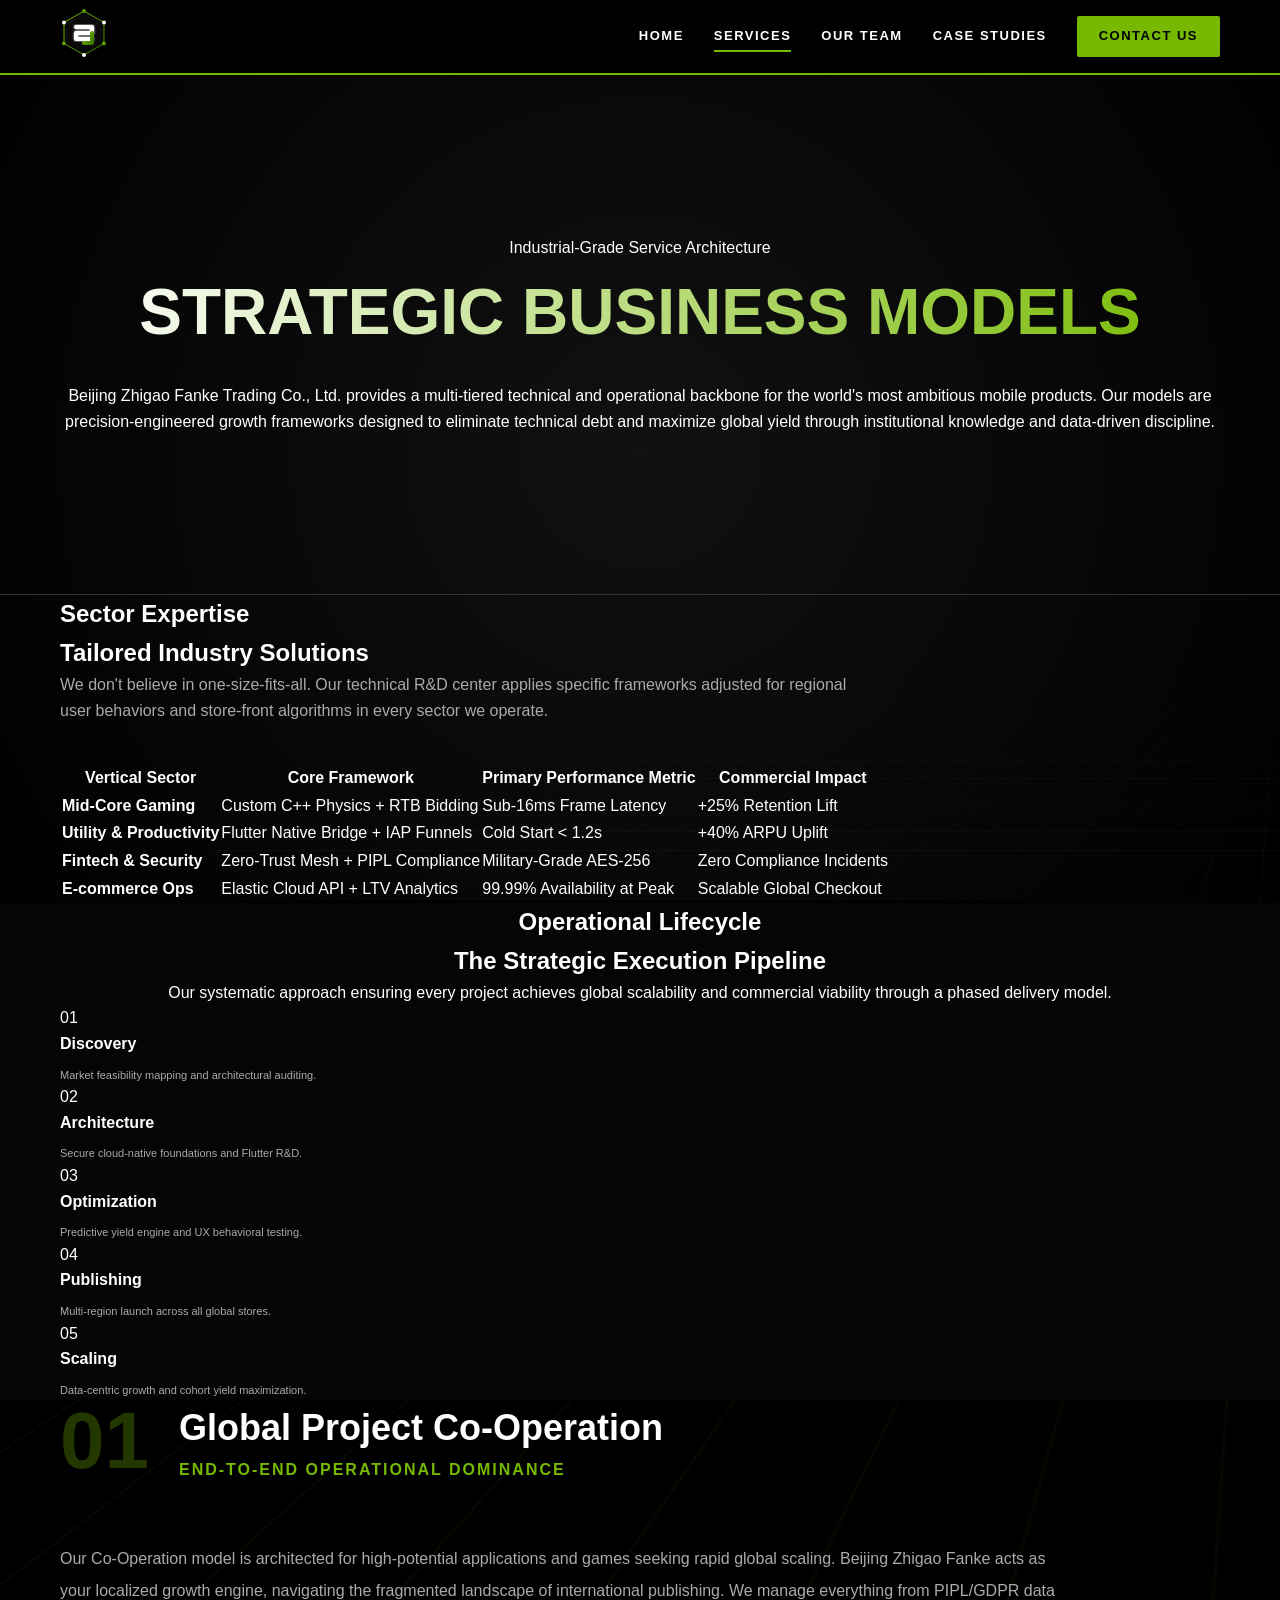
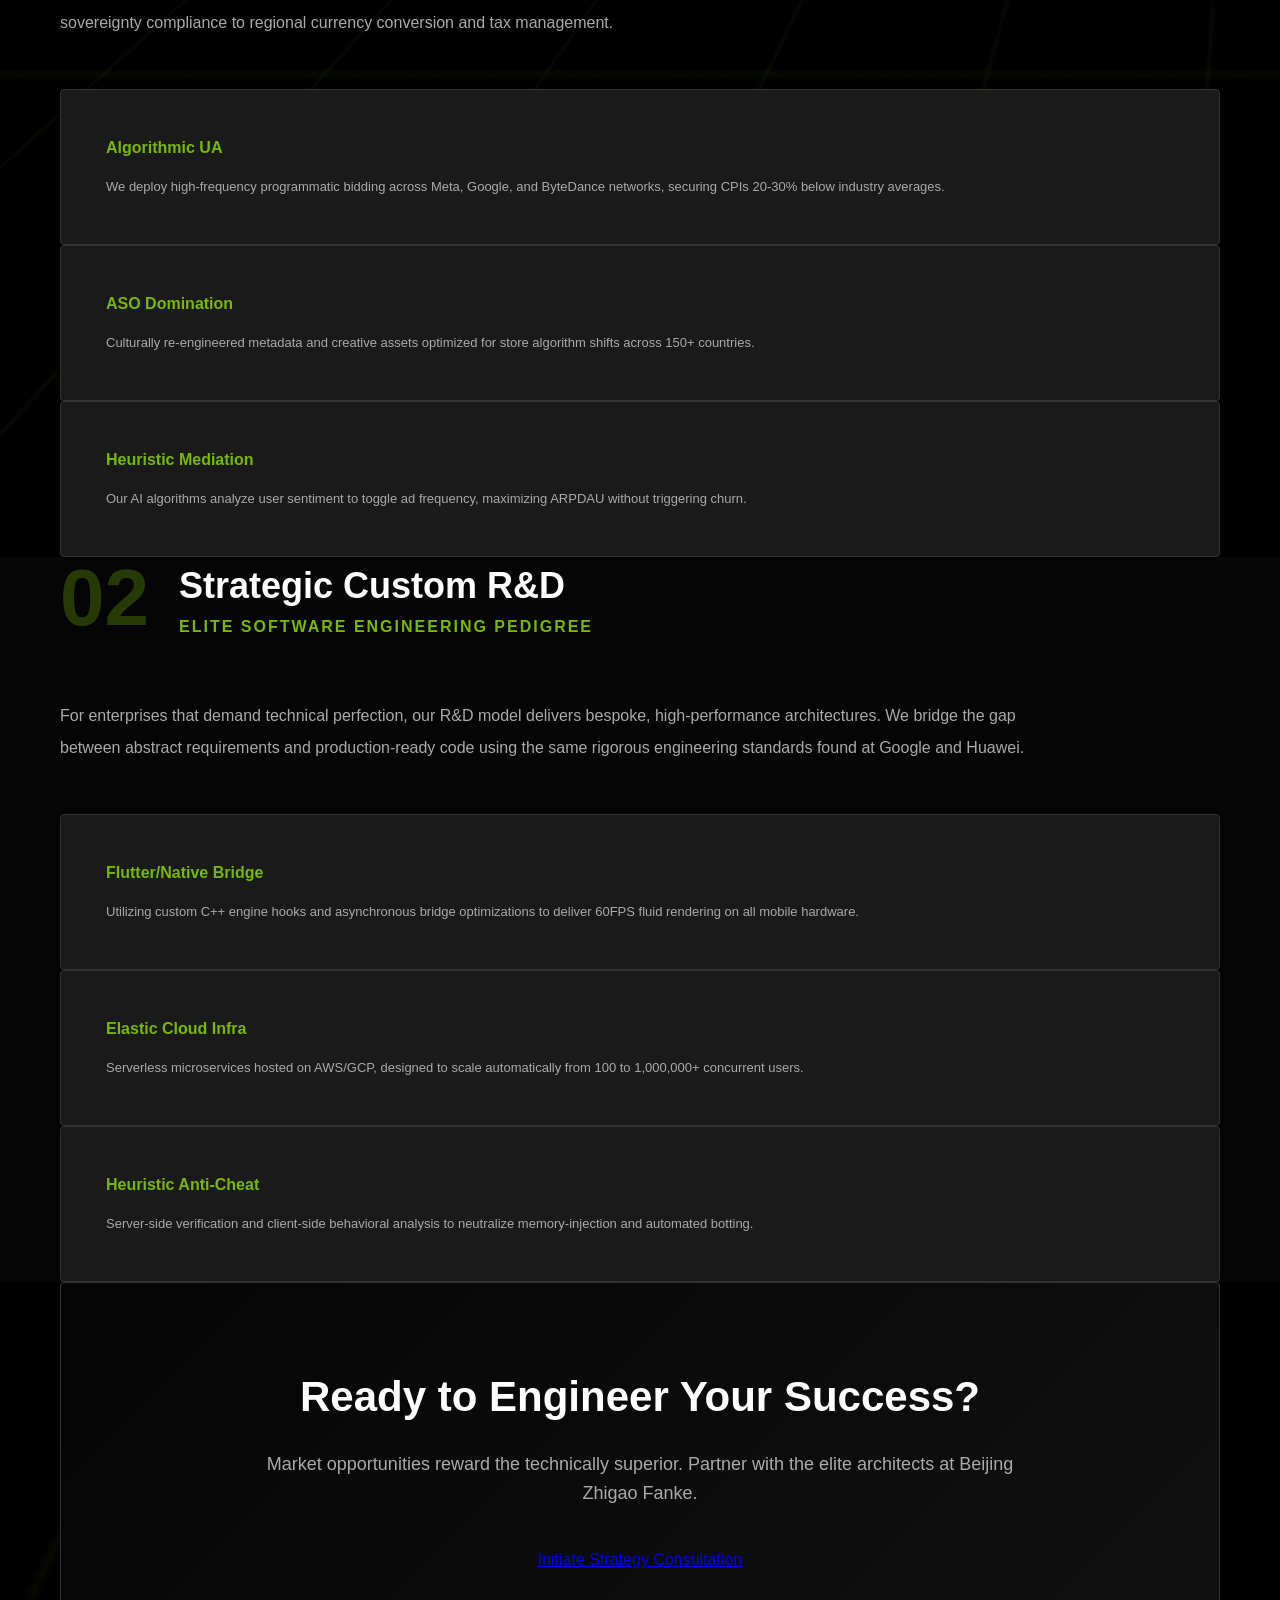
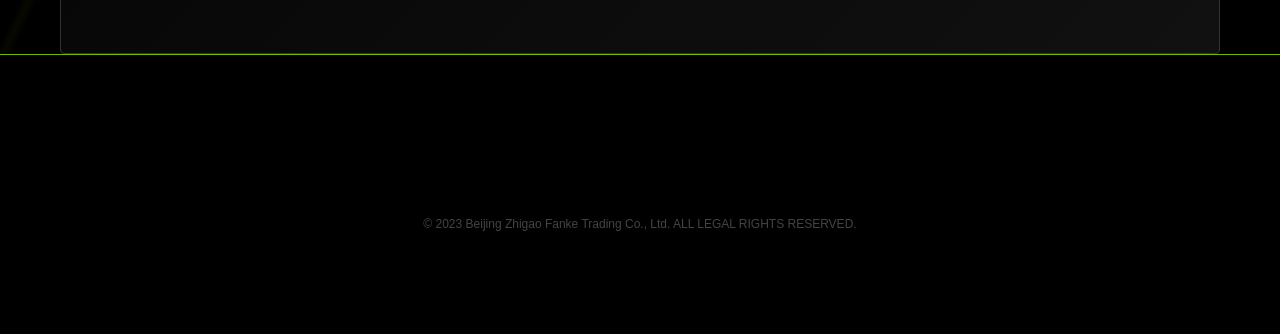
==== business.html @ f8a886be "work1" ====
<!DOCTYPE html>
<html lang="en">
<head>
    <meta charset="UTF-8">
    <meta name="viewport" content="width=device-width, initial-scale=1.0">
    <title>Enterprise Business Models | Beijing Zhigao Fanke Trading Co., Ltd.</title>
    <meta name="description" content="Sophisticated tiered service models for high-performance mobile ecosystems. Engineering global commercial dominance.">
    <link rel="stylesheet" href="css/style.css">
</head>
<body class="tech-grid-bg">
    <div class="bg-particles"></div>
    <div class="bg-grid"></div>

    <header class="header-nvidia">
        <div class="container header-container">
            <a href="index.html" class="logo"><img src="svg/logo.svg" alt="Logo"></a>
            <nav class="nav-links">
                <a href="index.html">Home</a>
                <a href="business.html" class="active">Services</a>
                <a href="team.html">Our Team</a>
                <a href="cases.html">Case Studies</a>
                <a href="contact.html" class="nav-cta btn-nvidia">Contact Us</a>
            </nav>
        </div>
    </header>

    <main>
        <section class="hero-nvidia" data-reveal>
            <div class="container hero-content">
                <div class="nvidia-accent">Industrial-Grade Service Architecture</div>
                <h1 class="gradient-text-animated">Strategic Business Models</h1>
                <p>Beijing Zhigao Fanke Trading Co., Ltd. provides a multi-tiered technical and operational backbone for the world's most ambitious mobile products. Our models are precision-engineered growth frameworks designed to eliminate technical debt and maximize global yield through institutional knowledge and data-driven discipline.</p>
            </div>
        </section>

        <!-- New Section: Industry Solutions Matrix -->
        <section class="section-dark" data-reveal>
            <div class="container">
                <div class="section-header" style="text-align: left;">
                    <h2 class="nvidia-accent">Sector Expertise</h2>
                    <h2 class="main-heading">Tailored Industry Solutions</h2>
                    <p style="color: var(--text-grey); max-width: 800px; margin-bottom: 40px;">We don't believe in one-size-fits-all. Our technical R&D center applies specific frameworks adjusted for regional user behaviors and store-front algorithms in every sector we operate.</p>
                </div>
                <div class="nvidia-table-container">
                    <table class="nvidia-table">
                        <thead>
                            <tr>
                                <th>Vertical Sector</th>
                                <th>Core Framework</th>
                                <th>Primary Performance Metric</th>
                                <th>Commercial Impact</th>
                            </tr>
                        </thead>
                        <tbody>
                            <tr>
                                <td style="color: white; font-weight: 700;">Mid-Core Gaming</td>
                                <td>Custom C++ Physics + RTB Bidding</td>
                                <td>Sub-16ms Frame Latency</td>
                                <td>+25% Retention Lift</td>
                            </tr>
                            <tr>
                                <td style="color: white; font-weight: 700;">Utility & Productivity</td>
                                <td>Flutter Native Bridge + IAP Funnels</td>
                                <td>Cold Start < 1.2s</td>
                                <td>+40% ARPU Uplift</td>
                            </tr>
                            <tr>
                                <td style="color: white; font-weight: 700;">Fintech & Security</td>
                                <td>Zero-Trust Mesh + PIPL Compliance</td>
                                <td>Military-Grade AES-256</td>
                                <td>Zero Compliance Incidents</td>
                            </tr>
                            <tr>
                                <td style="color: white; font-weight: 700;">E-commerce Ops</td>
                                <td>Elastic Cloud API + LTV Analytics</td>
                                <td>99.99% Availability at Peak</td>
                                <td>Scalable Global Checkout</td>
                            </tr>
                        </tbody>
                    </table>
                </div>
            </div>
        </section>

        <!-- New Section: 5-Phase Partnership Roadmap -->
        <section class="section-dark" style="background: #050505;" data-reveal>
            <div class="container">
                <div class="section-header" style="text-align: center;">
                    <h2 class="nvidia-accent">Operational Lifecycle</h2>
                    <h2 class="main-heading">The Strategic Execution Pipeline</h2>
                    <p class="section-subtitle">Our systematic approach ensuring every project achieves global scalability and commercial viability through a phased delivery model.</p>
                </div>
                <div class="process-line">
                    <div class="process-node">
                        <div class="node-circle">01</div>
                        <h4 style="color: #fff; margin-bottom: 10px;">Discovery</h4>
                        <p style="font-size: 11px; color: var(--text-grey);">Market feasibility mapping and architectural auditing.</p>
                    </div>
                    <div class="process-node">
                        <div class="node-circle">02</div>
                        <h4 style="color: #fff; margin-bottom: 10px;">Architecture</h4>
                        <p style="font-size: 11px; color: var(--text-grey);">Secure cloud-native foundations and Flutter R&D.</p>
                    </div>
                    <div class="node-step">
                        <div class="node-circle">03</div>
                        <h4 style="color: #fff; margin-bottom: 10px;">Optimization</h4>
                        <p style="font-size: 11px; color: var(--text-grey);">Predictive yield engine and UX behavioral testing.</p>
                    </div>
                    <div class="node-step">
                        <div class="node-circle">04</div>
                        <h4 style="color: #fff; margin-bottom: 10px;">Publishing</h4>
                        <p style="font-size: 11px; color: var(--text-grey);">Multi-region launch across all global stores.</p>
                    </div>
                    <div class="node-step">
                        <div class="node-circle">05</div>
                        <h4 style="color: #fff; margin-bottom: 10px;">Scaling</h4>
                        <p style="font-size: 11px; color: var(--text-grey);">Data-centric growth and cohort yield maximization.</p>
                    </div>
                </div>
            </div>
        </section>

        <!-- Service 01 - Detailed -->
        <section class="section-dark" data-reveal>
            <div class="container">
                <div style="display: flex; align-items: center; gap: 30px; margin-bottom: 60px;">
                    <span style="font-size: 80px; font-weight: 900; color: var(--nvidia-green); opacity: 0.3; line-height: 1;">01</span>
                    <div>
                        <h2 class="main-heading" style="margin: 0; color: white; font-size: 36px;">Global Project Co-Operation</h2>
                        <p style="color: var(--nvidia-green); font-weight: 700; text-transform: uppercase; letter-spacing: 2px;">End-to-End Operational Dominance</p>
                    </div>
                </div>
                <p style="color: var(--text-grey); font-size: 16px; line-height: 2.0; margin-bottom: 50px; max-width: 1000px;">Our Co-Operation model is architected for high-potential applications and games seeking rapid global scaling. Beijing Zhigao Fanke acts as your localized growth engine, navigating the fragmented landscape of international publishing. We manage everything from PIPL/GDPR data sovereignty compliance to regional currency conversion and tax management.</p>
                <div class="grid-3">
                    <div class="glass-card card-nvidia">
                        <h4 style="color: var(--nvidia-green); margin-bottom: 15px;">Algorithmic UA</h4>
                        <p style="font-size: 13px; color: var(--text-grey); line-height: 1.8;">We deploy high-frequency programmatic bidding across Meta, Google, and ByteDance networks, securing CPIs 20-30% below industry averages.</p>
                    </div>
                    <div class="glass-card card-nvidia">
                        <h4 style="color: var(--nvidia-green); margin-bottom: 15px;">ASO Domination</h4>
                        <p style="font-size: 13px; color: var(--text-grey); line-height: 1.8;">Culturally re-engineered metadata and creative assets optimized for store algorithm shifts across 150+ countries.</p>
                    </div>
                    <div class="glass-card card-nvidia">
                        <h4 style="color: var(--nvidia-green); margin-bottom: 15px;">Heuristic Mediation</h4>
                        <p style="font-size: 13px; color: var(--text-grey); line-height: 1.8;">Our AI algorithms analyze user sentiment to toggle ad frequency, maximizing ARPDAU without triggering churn.</p>
                    </div>
                </div>
            </div>
        </section>

        <!-- Service 02 - Detailed -->
        <section class="section-dark" style="background: #050505;" data-reveal>
            <div class="container">
                <div style="display: flex; align-items: center; gap: 30px; margin-bottom: 60px;">
                    <span style="font-size: 80px; font-weight: 900; color: var(--nvidia-green); opacity: 0.3; line-height: 1;">02</span>
                    <div>
                        <h2 class="main-heading" style="margin: 0; color: white; font-size: 36px;">Strategic Custom R&D</h2>
                        <p style="color: var(--nvidia-green); font-weight: 700; text-transform: uppercase; letter-spacing: 2px;">Elite Software Engineering Pedigree</p>
                    </div>
                </div>
                <p style="color: var(--text-grey); font-size: 16px; line-height: 2.0; margin-bottom: 50px; max-width: 1000px;">For enterprises that demand technical perfection, our R&D model delivers bespoke, high-performance architectures. We bridge the gap between abstract requirements and production-ready code using the same rigorous engineering standards found at Google and Huawei.</p>
                <div class="grid-3">
                    <div class="glass-card card-nvidia">
                        <h4 style="color: var(--nvidia-green); margin-bottom: 15px;">Flutter/Native Bridge</h4>
                        <p style="font-size: 13px; color: var(--text-grey); line-height: 1.8;">Utilizing custom C++ engine hooks and asynchronous bridge optimizations to deliver 60FPS fluid rendering on all mobile hardware.</p>
                    </div>
                    <div class="glass-card card-nvidia">
                        <h4 style="color: var(--nvidia-green); margin-bottom: 15px;">Elastic Cloud Infra</h4>
                        <p style="font-size: 13px; color: var(--text-grey); line-height: 1.8;">Serverless microservices hosted on AWS/GCP, designed to scale automatically from 100 to 1,000,000+ concurrent users.</p>
                    </div>
                    <div class="glass-card card-nvidia">
                        <h4 style="color: var(--nvidia-green); margin-bottom: 15px;">Heuristic Anti-Cheat</h4>
                        <p style="font-size: 13px; color: var(--text-grey); line-height: 1.8;">Server-side verification and client-side behavioral analysis to neutralize memory-injection and automated botting.</p>
                    </div>
                </div>
            </div>
        </section>

        <!-- Final CTA -->
        <section class="section-dark" data-reveal>
            <div class="container">
                <div class="card-nvidia" style="text-align: center; background: linear-gradient(135deg, #050505 0%, #111 100%); padding: 80px;">
                    <h2 style="font-size: 42px; font-weight: 900; margin-bottom: 20px;">Ready to Engineer Your Success?</h2>
                    <p style="color: var(--text-grey); margin-bottom: 40px; font-size: 18px; max-width: 800px; margin-left: auto; margin-right: auto;">Market opportunities reward the technically superior. Partner with the elite architects at Beijing Zhigao Fanke.</p>
                    <a href="contact.html" class="btn btn-nvidia">Initiate Strategy Consultation</a>
                </div>
            </div>
        </section>
    </main>

    <footer>
        <div class="container">
            <div class="footer-bottom" style="text-align: center; color: #444; font-size: 12px; padding: 60px 0;">
                &copy; 2023 Beijing Zhigao Fanke Trading Co., Ltd. ALL LEGAL RIGHTS RESERVED.
            </div>
        </div>
    </footer>

    <script>
        const observer = new IntersectionObserver((entries) => {
            entries.forEach(entry => {
                if (entry.isIntersecting) {
                    entry.target.classList.add('revealed');
                }
            });
        }, { threshold: 0.1 });
        document.querySelectorAll('[data-reveal]').forEach((el) => observer.observe(el));
    </script>
</body>
</html>
---- css/style.css ----
/* Unified NVIDIA High-Tech Style - Enterprise Data Edition v5 (Visual & SEO Enhanced) */
:root {
    --nvidia-green: #76B900;
    --nvidia-green-hover: #8ae300;
    --nvidia-black: #000000;
    --nvidia-dark: #0a0a0a;
    --nvidia-grey: #1a1a1a;
    --nvidia-border: #333333;
    --text-white: #ffffff;
    --text-grey: #aaaaaa;
    --text-dim: #666666;
    --shadow-glow: 0 0 20px rgba(118, 185, 0, 0.3);
    --shadow-dark: 0 15px 35px rgba(0,0,0,0.7);
    --transition-smooth: all 0.5s cubic-bezier(0.165, 0.84, 0.44, 1);
}

* { margin: 0; padding: 0; box-sizing: border-box; font-family: "Segoe UI", "Arial", sans-serif; }
body { background-color: var(--nvidia-black); color: var(--text-white); line-height: 1.6; overflow-x: hidden; }
.container { max-width: 1200px; margin: 0 auto; padding: 0 20px; }

/* --- Particles / Background Effects --- */
.bg-particles {
    position: fixed; top: 0; left: 0; width: 100%; height: 100%;
    background: radial-gradient(circle at 50% 50%, #111 0%, #000 100%);
    z-index: -2;
}

/* Subtle Animated Grid */
.bg-grid {
    position: fixed; top: 0; left: 0; width: 200%; height: 200%;
    background-image: linear-gradient(rgba(118, 185, 0, 0.05) 1px, transparent 1px),
                      linear-gradient(90deg, rgba(118, 185, 0, 0.05) 1px, transparent 1px);
    background-size: 60px 60px;
    transform: perspective(500px) rotateX(60deg) translateY(-20%);
    z-index: -1;
    animation: grid-move 20s linear infinite;
}
@keyframes grid-move { from { background-position: 0 0; } to { background-position: 0 60px; } }

/* Header */
header.header-nvidia {
    background: rgba(0, 0, 0, 0.85); backdrop-filter: blur(20px); height: 75px;
    display: flex; align-items: center; position: sticky; top: 0; z-index: 1000;
    border-bottom: 2px solid var(--nvidia-green);
    transition: var(--transition-smooth);
}
.header-container { display: flex; justify-content: space-between; align-items: center; width: 100%; }

.nav-links { display: flex; gap: 30px; align-items: center; }
.nav-links a {
    text-decoration: none; color: var(--text-white); font-weight: 700; font-size: 13px;
    text-transform: uppercase; letter-spacing: 1.5px; transition: 0.3s;
    position: relative;
}
.nav-links a::after {
    content: ''; position: absolute; bottom: -5px; left: 0; width: 0; height: 2px;
    background: var(--nvidia-green); transition: width 0.3s ease;
}
.nav-links a:hover::after, .nav-links a.active::after { width: 100%; }
.nav-links a:hover { color: var(--nvidia-green); }

/* Language Switcher */
.lang-switch {
    display: flex; gap: 10px; border: 1px solid var(--nvidia-border);
    padding: 4px 10px; border-radius: 20px; font-size: 11px;
}
.lang-btn { cursor: pointer; opacity: 0.5; transition: 0.3s; }
.lang-btn.active { opacity: 1; color: var(--nvidia-green); font-weight: 800; }

.nav-cta { background: var(--nvidia-green); color: black !important; padding: 10px 22px; border-radius: 2px; font-weight: 800 !important; }

/* Hero Section with Parallax Effect */
.hero-nvidia {
    padding: 160px 0; text-align: center; border-bottom: 1px solid var(--nvidia-border);
    position: relative;
}
.hero-content { position: relative; z-index: 10; }

.gradient-text-animated {
    font-size: 64px; font-weight: 900; margin-bottom: 20px;
    background: linear-gradient(90deg, #fff, var(--nvidia-green), #fff);
    background-size: 200% auto; -webkit-background-clip: text; -webkit-text-fill-color: transparent;
    animation: shine 5s linear infinite; text-transform: uppercase;
}
@keyframes shine { to { background-position: 200% center; } }

/* --- 3D & Advanced Cards --- */
.perspective-container { perspective: 1000px; }

.card-nvidia {
    background: var(--nvidia-grey); padding: 45px; border: 1px solid var(--nvidia-border);
    transition: var(--transition-smooth); border-radius: 4px;
    transform-style: preserve-3d;
}
.card-nvidia:hover {
    border-color: var(--nvidia-green);
    transform: translateZ(20px) rotateX(2deg) rotateY(2deg);
    box-shadow: var(--shadow-dark), var(--shadow-glow);
}

/* Stats Section */
.stats-container-dark { background: rgba(0,0,0,0.5); padding: 100px 0; position: relative; }
.visual-mesh {
    width: 100%; height: 400px; border: 1px solid var(--nvidia-border); border-radius: 4px;
    position: relative; background: rgba(26,26,26,0.3); backdrop-filter: blur(5px);
}
.pulse-ring {
    position: absolute; width: 20px; height: 20px; border: 1px solid var(--nvidia-green);
    border-radius: 50%; animation: pulse-out 2.5s infinite; opacity: 0;
}
@keyframes pulse-out { 0% { transform: scale(0.5); opacity: 1; } 100% { transform: scale(4); opacity: 0; } }

/* Vertical Bar Chart */
.bar-chart-v { display: flex; align-items: flex-end; justify-content: space-around; height: 180px; padding-top: 20px; border-bottom: 1px solid var(--nvidia-border); }
.bar-v { width: 35px; background: var(--nvidia-green); position: relative; transition: 1s ease-out; }
.bar-v:hover { filter: brightness(1.2); box-shadow: var(--shadow-glow); }

/* Buttons & Feedback */
.btn:active { transform: scale(0.95); }

/* Footer */
footer { background: #000; padding: 100px 0 40px; border-top: 1px solid var(--nvidia-green); }
.footer-grid { display: grid; grid-template-columns: 2fr 1fr 1fr 1fr; gap: 60px; }

@media (max-width: 992px) { .grid-2, .footer-content { grid-template-columns: 1fr; } }

/* Scroll Animations */
[data-reveal] {
    opacity: 0; transform: translateY(30px); transition: var(--transition-smooth);
}
[data-reveal].revealed { opacity: 1; transform: translateY(0); }
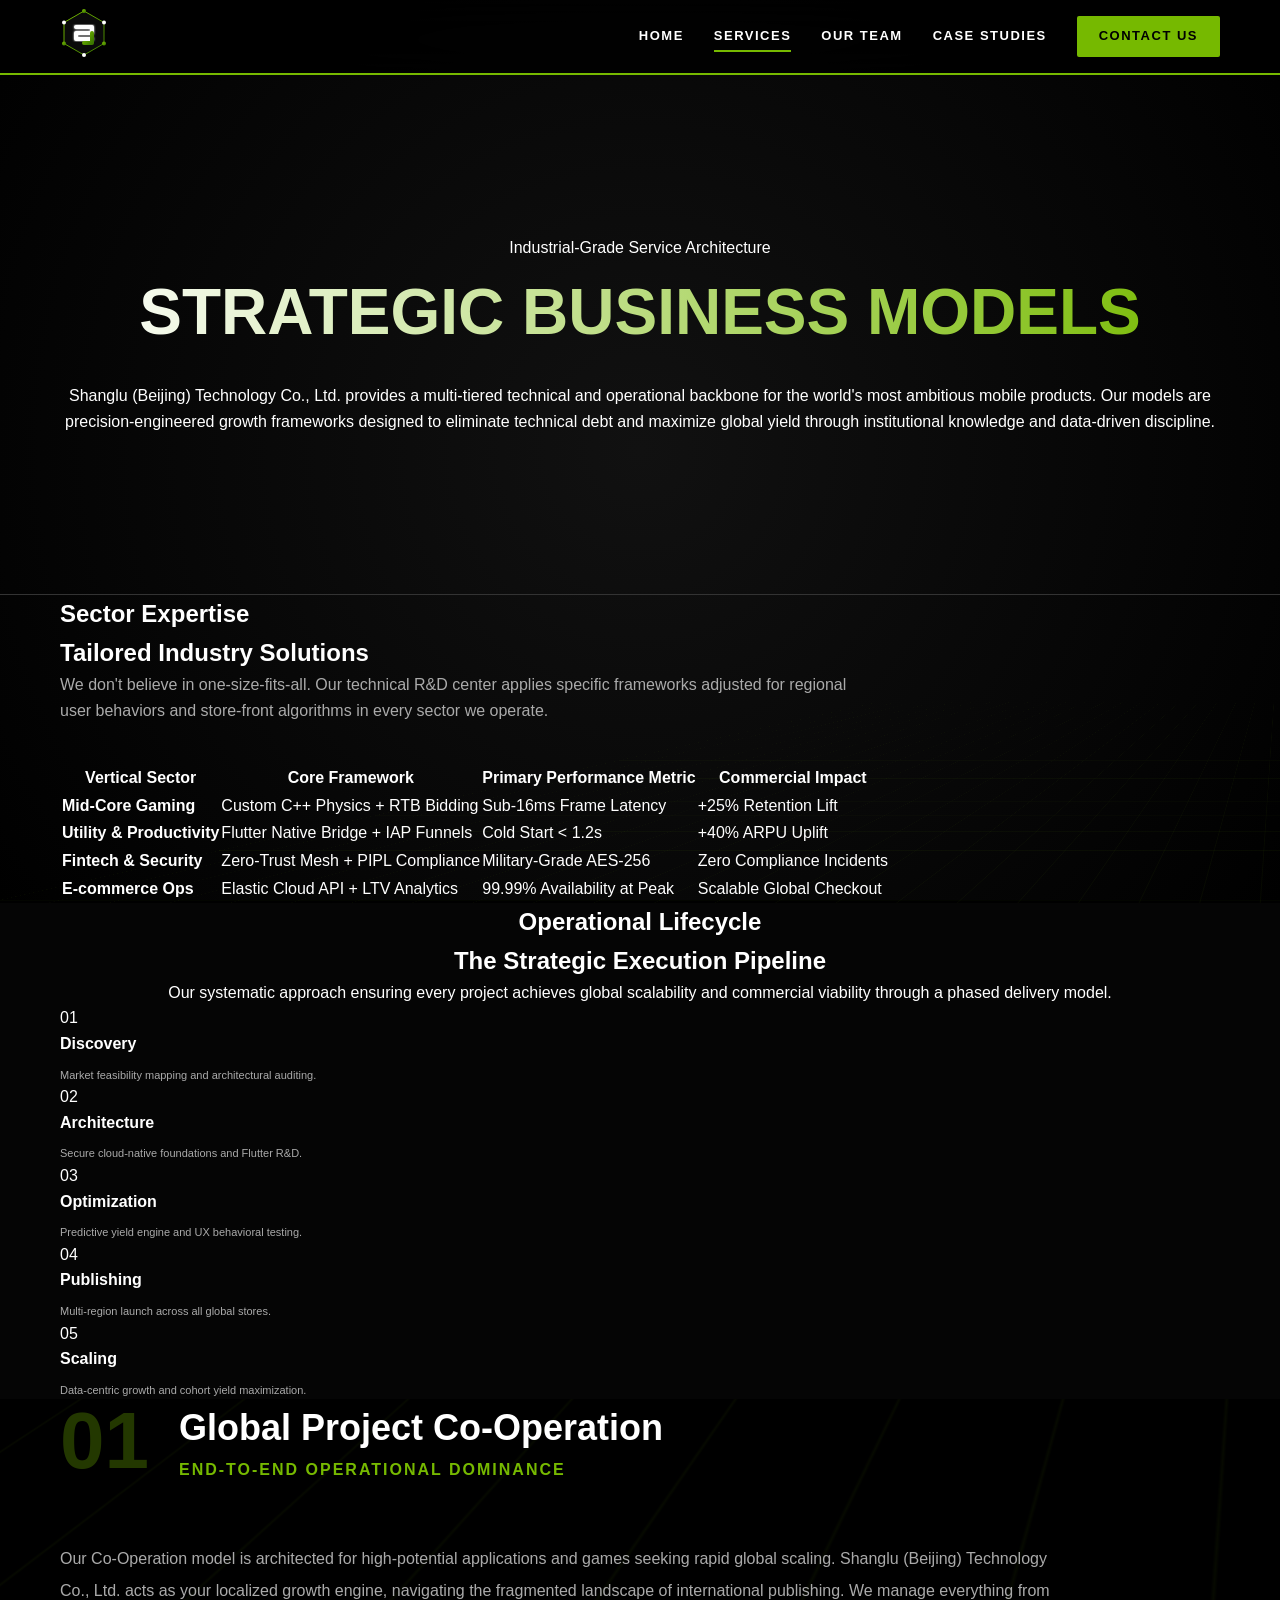
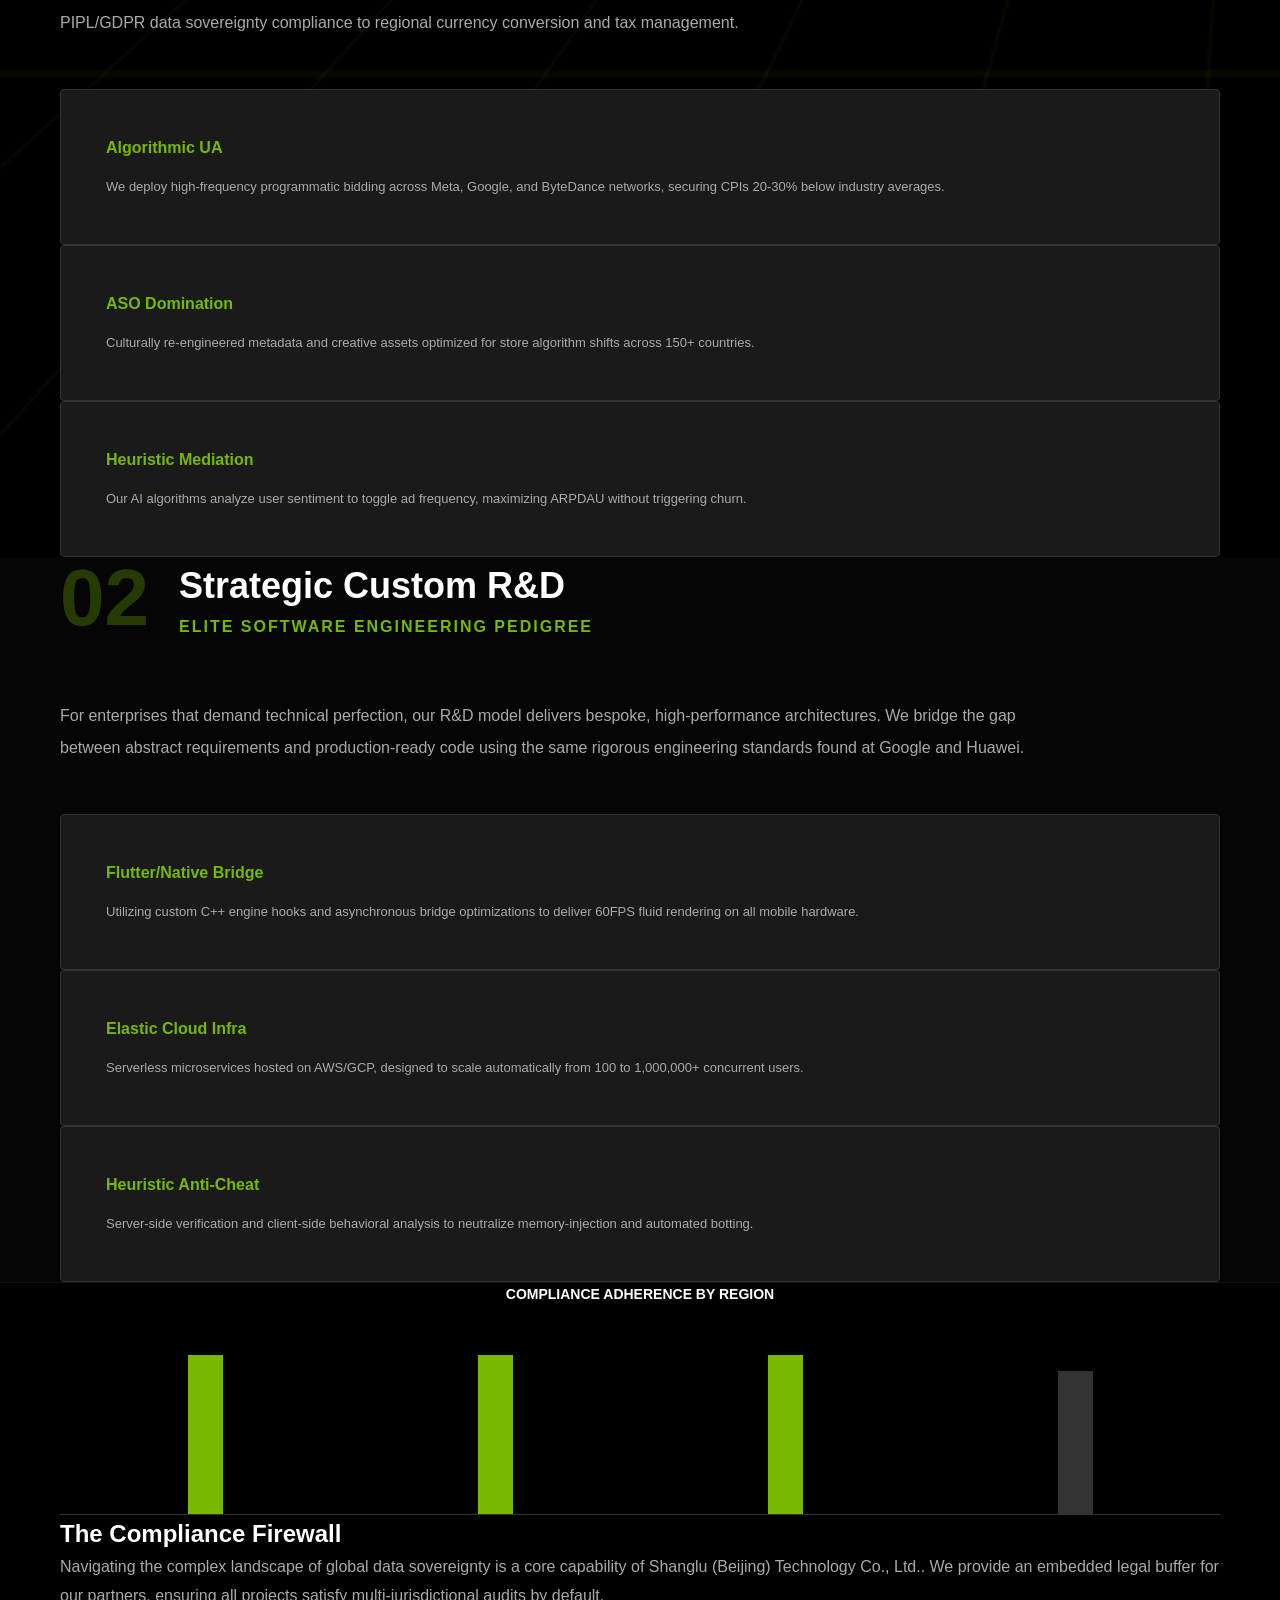
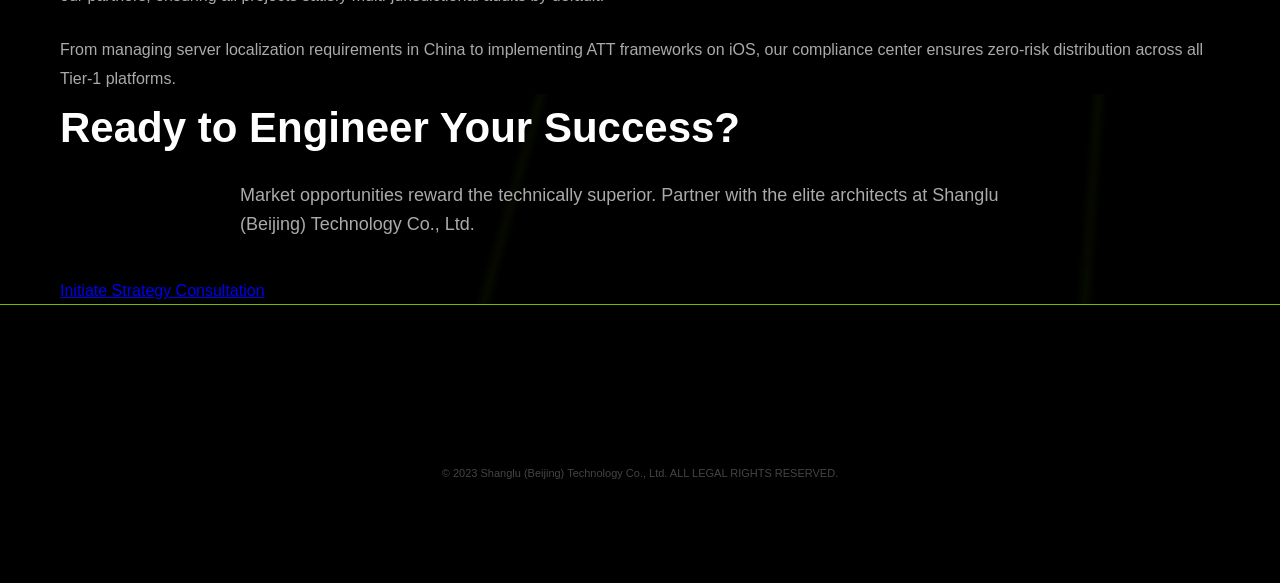
==== commit 05937683: "1" ====
--- a/business.html
+++ b/business.html
@@ -3,8 +3,8 @@
 <head>
     <meta charset="UTF-8">
     <meta name="viewport" content="width=device-width, initial-scale=1.0">
-    <title>Enterprise Business Models | Beijing Zhigao Fanke Trading Co., Ltd.</title>
-    <meta name="description" content="Sophisticated tiered service models for high-performance mobile ecosystems. Engineering global commercial dominance.">
+    <title>Enterprise Business Models | Shanglu (Beijing) Technology Co., Ltd.</title>
+    <meta name="description" content="Explore our sophisticated tiered service architecture optimized for global scalability, high-frequency user interaction, and maximum commercial monetization yield.">
     <link rel="stylesheet" href="css/style.css">
 </head>
 <body class="tech-grid-bg">
@@ -29,11 +29,11 @@
             <div class="container hero-content">
                 <div class="nvidia-accent">Industrial-Grade Service Architecture</div>
                 <h1 class="gradient-text-animated">Strategic Business Models</h1>
-                <p>Beijing Zhigao Fanke Trading Co., Ltd. provides a multi-tiered technical and operational backbone for the world's most ambitious mobile products. Our models are precision-engineered growth frameworks designed to eliminate technical debt and maximize global yield through institutional knowledge and data-driven discipline.</p>
-            </div>
-        </section>
-
-        <!-- New Section: Industry Solutions Matrix -->
+                <p>Shanglu (Beijing) Technology Co., Ltd. provides a multi-tiered technical and operational backbone for the world's most ambitious mobile products. Our models are precision-engineered growth frameworks designed to eliminate technical debt and maximize global yield through institutional knowledge and data-driven discipline.</p>
+            </div>
+        </section>
+
+        <!-- Industry Solutions Matrix -->
         <section class="section-dark" data-reveal>
             <div class="container">
                 <div class="section-header" style="text-align: left;">
@@ -82,7 +82,7 @@
             </div>
         </section>
 
-        <!-- New Section: 5-Phase Partnership Roadmap -->
+        <!-- 5-Phase Partnership Roadmap -->
         <section class="section-dark" style="background: #050505;" data-reveal>
             <div class="container">
                 <div class="section-header" style="text-align: center;">
@@ -121,7 +121,7 @@
         </section>
 
         <!-- Service 01 - Detailed -->
-        <section class="section-dark" data-reveal>
+        <section class="section-dark">
             <div class="container">
                 <div style="display: flex; align-items: center; gap: 30px; margin-bottom: 60px;">
                     <span style="font-size: 80px; font-weight: 900; color: var(--nvidia-green); opacity: 0.3; line-height: 1;">01</span>
@@ -130,7 +130,7 @@
                         <p style="color: var(--nvidia-green); font-weight: 700; text-transform: uppercase; letter-spacing: 2px;">End-to-End Operational Dominance</p>
                     </div>
                 </div>
-                <p style="color: var(--text-grey); font-size: 16px; line-height: 2.0; margin-bottom: 50px; max-width: 1000px;">Our Co-Operation model is architected for high-potential applications and games seeking rapid global scaling. Beijing Zhigao Fanke acts as your localized growth engine, navigating the fragmented landscape of international publishing. We manage everything from PIPL/GDPR data sovereignty compliance to regional currency conversion and tax management.</p>
+                <p style="color: var(--text-grey); font-size: 16px; line-height: 2.0; margin-bottom: 50px; max-width: 1000px;">Our Co-Operation model is architected for high-potential applications and games seeking rapid global scaling. Shanglu (Beijing) Technology Co., Ltd. acts as your localized growth engine, navigating the fragmented landscape of international publishing. We manage everything from PIPL/GDPR data sovereignty compliance to regional currency conversion and tax management.</p>
                 <div class="grid-3">
                     <div class="glass-card card-nvidia">
                         <h4 style="color: var(--nvidia-green); margin-bottom: 15px;">Algorithmic UA</h4>
@@ -176,12 +176,34 @@
             </div>
         </section>
 
+        <!-- Compliance Roadmap -->
+        <section class="section-dark" style="background: #000; border-top: 1px solid #111;" data-reveal>
+            <div class="container">
+                <div class="grid-2" style="align-items: center;">
+                    <div class="chart-wrapper">
+                        <h4 style="color: #fff; margin-bottom: 30px; font-size: 14px; text-align: center;">COMPLIANCE ADHERENCE BY REGION</h4>
+                        <div class="bar-chart-v">
+                            <div class="bar-v" style="height: 100%;" data-val="GDPR (EU)"></div>
+                            <div class="bar-v" style="height: 100%;" data-val="PIPL (PRC)"></div>
+                            <div class="bar-v" style="height: 100%;" data-val="CCPA (USA)"></div>
+                            <div class="bar-v" style="height: 90%; background: #333;" data-val="LGPD (LATAM)"></div>
+                        </div>
+                    </div>
+                    <div>
+                        <h2 class="nvidia-accent">The Compliance Firewall</h2>
+                        <p style="color: var(--text-grey); line-height: 1.8; margin-bottom: 25px;">Navigating the complex landscape of global data sovereignty is a core capability of Shanglu (Beijing) Technology Co., Ltd.. We provide an embedded legal buffer for our partners, ensuring all projects satisfy multi-jurisdictional audits by default.</p>
+                        <p style="color: var(--text-grey); line-height: 1.8;">From managing server localization requirements in China to implementing ATT frameworks on iOS, our compliance center ensures zero-risk distribution across all Tier-1 platforms.</p>
+                    </div>
+                </div>
+            </div>
+        </section>
+
         <!-- Final CTA -->
         <section class="section-dark" data-reveal>
             <div class="container">
-                <div class="card-nvidia" style="text-align: center; background: linear-gradient(135deg, #050505 0%, #111 100%); padding: 80px;">
+                <div class="cta-banner">
                     <h2 style="font-size: 42px; font-weight: 900; margin-bottom: 20px;">Ready to Engineer Your Success?</h2>
-                    <p style="color: var(--text-grey); margin-bottom: 40px; font-size: 18px; max-width: 800px; margin-left: auto; margin-right: auto;">Market opportunities reward the technically superior. Partner with the elite architects at Beijing Zhigao Fanke.</p>
+                    <p style="color: var(--text-grey); margin-bottom: 40px; font-size: 18px; max-width: 800px; margin-left: auto; margin-right: auto;">Market opportunities reward the technically superior. Partner with the elite architects at Shanglu (Beijing) Technology Co., Ltd.</p>
                     <a href="contact.html" class="btn btn-nvidia">Initiate Strategy Consultation</a>
                 </div>
             </div>
@@ -190,8 +212,8 @@
 
     <footer>
         <div class="container">
-            <div class="footer-bottom" style="text-align: center; color: #444; font-size: 12px; padding: 60px 0;">
-                &copy; 2023 Beijing Zhigao Fanke Trading Co., Ltd. ALL LEGAL RIGHTS RESERVED.
+            <div class="footer-bottom" style="text-align: center; color: #444; font-size: 11px; padding: 60px 0;">
+                &copy; 2023 Shanglu (Beijing) Technology Co., Ltd. ALL LEGAL RIGHTS RESERVED.
             </div>
         </div>
     </footer>
